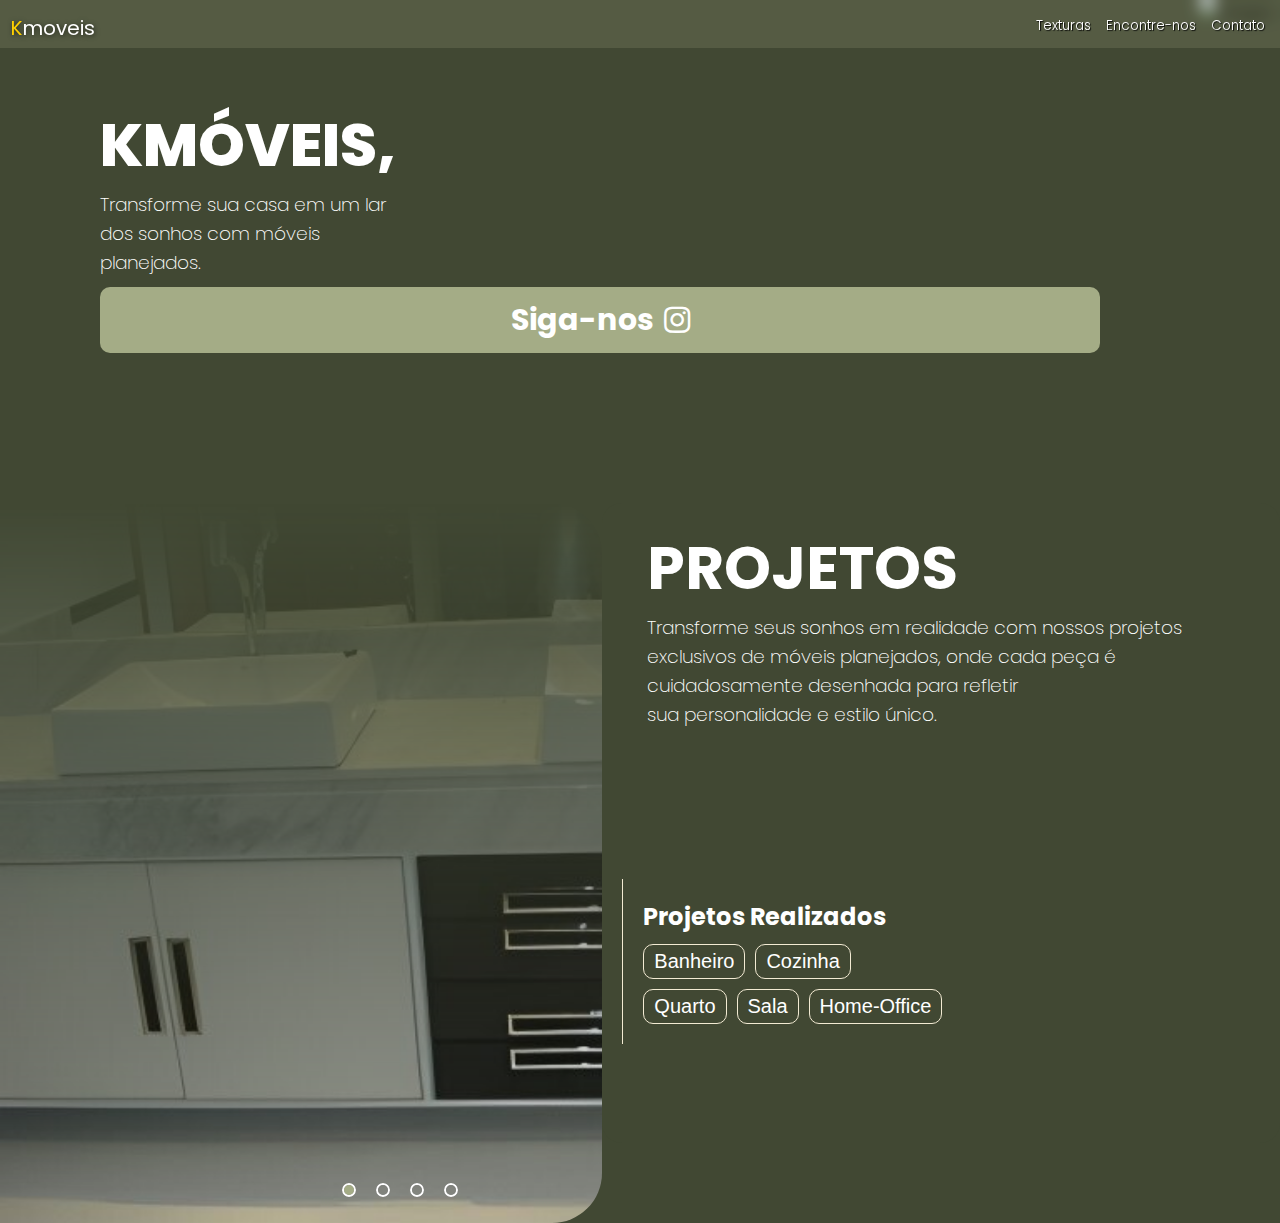
==== index.html @ 97b0e8d0 "initial commit" ====
<!DOCTYPE html>
<html lang="en">

<head>
    <meta charset="UTF-8">
    <meta name="viewport" content="width=device-width, initial-scale=1.0">
    <title>Kmoveis - Móveis planejados</title>
    <link rel="stylesheet" href="src/css/reset.css">
    <link rel="stylesheet" href="src/css/style.css">
    <link rel="stylesheet" href="src/css/responsive.css">
    <link rel="stylesheet" href="https://cdnjs.cloudflare.com/ajax/libs/font-awesome/5.15.4/css/all.min.css"
        integrity="sha512-1ycn6IcaQQ40/MKBW2W4Rhis/DbILU74C1vSrLJxCq57o941Ym01SwNsOMqvEBFlcgUa6xLiPY/NS5R+E6ztJQ=="
        crossorigin="anonymous" referrerpolicy="no-referrer" />


</head>

<body>
    <header>
        <div class="logo">
            <h1><a href="index.html">Kmoveis</a></h1>


        </div>
        <ul class="menu">
            <li><a href="index2.html" >Texturas</a></li>
            <li><a href="#">Encontre-nos</a></li>
            <li><a href="#">Contato</a></li>
        </ul>
    </header>
    <main>
        <section class="painel-principal">
            <div class="painel">
                <div class="informacoes">
                    <div class="informacoes-card1">
                        <h1 class="titulo">KMÓVEIS,</h1>
                        <h3 class="eslogan">Transforme sua casa em um lar <br> dos sonhos com móveis <br> planejados.
                        </h3>
                        <div class="social-icons">
                            <h2 class="follow-title">Siga-nos</h2>

                            <i class="fab fa-instagram"></i>
                        </div>
                    </div>

                </div>
                <div class="images">
                    <picture>
                        <img class="painel-image" src="src/css/images/moveis1.png" alt="images" width="1280px"
                            height="720px">
                    </picture>
                </div>
            </div>

            <div class="divider"></div>

            <div class="projects">


                <div class="slider">

                    <div class="slides">

                        <input type="radio" name="radio-btn" id="radio1">
                        <input type="radio" name="radio-btn" id="radio2">
                        <input type="radio" name="radio-btn" id="radio3">
                        <input type="radio" name="radio-btn" id="radio4">

                        <div class="slide first">
                            <img src="src/css/images/WhatsApp Image 2023-06-24 at 13.48.05.jpeg" alt="" height="800px" >
                        </div>
                        <div class="slide">
                            <img src="src/css/images/WhatsApp Image 2023-06-24 at 13.47.55.jpeg" alt="" height="800px">
                        </div>
                        <div class="slide">
                            <img src="src/css/images/WhatsApp Image 2023-06-24 at 13.47.57.jpeg" alt="" height="800px">
                        </div>
                        <div class="slide">
                            <img src="src/css/images/moveis11260.png" alt="" height="800px">
                        </div>

                        <div class="navigation-auto">
                            <div class="auto-btn1"> </div>
                            <div class="auto-btn2"> </div>
                            <div class="auto-btn3"> </div>
                            <div class="auto-btn4"> </div>
                        </div>
                    </div>

                    <div class="manual-navigation">
                        <label for="radio1" class="manual-btn"></label>
                        <label for="radio2" class="manual-btn"></label>
                        <label for="radio3" class="manual-btn"></label>
                        <label for="radio4" class="manual-btn"></label>

                    </div>


                </div>

                <div class="project-info">
                    <div class="project-info-card">
                        <div>
                        <h1>PROJETOS</h1>
                        <p>Transforme seus sonhos em realidade com nossos projetos <br> exclusivos de móveis planejados,
                            onde
                            cada peça é <br> cuidadosamente desenhada para refletir <br> sua personalidade e estilo
                            único.</p>
                        </div>

                        <div class="slide-mobile">
                            <div class="divider"></div>

                            <div class="projects">
                
                
                                <div class="slider">
                
                                    <div class="slides">
                
                                        <input type="radio" name="radio-btn" id="radio1">
                                        <input type="radio" name="radio-btn" id="radio2">
                                        <input type="radio" name="radio-btn" id="radio3">
                                        <input type="radio" name="radio-btn" id="radio4">
                
                                        <div class="slide first">
                                            <img src="src/css/images/WhatsApp Image 2023-06-24 at 13.48.05.jpeg" alt="" height="800px" >
                                        </div>
                                        <div class="slide">
                                            <img src="src/css/images/WhatsApp Image 2023-06-24 at 13.47.55.jpeg" alt="" height="800px">
                                        </div>
                                        <div class="slide">
                                            <img src="src/css/images/WhatsApp Image 2023-06-24 at 13.47.57.jpeg" alt="" height="800px">
                                        </div>
                                        <div class="slide">
                                            <img src="src/css/images/moveis11260.png" alt="" height="800px">
                                        </div>
                
                                        <div class="navigation-auto">
                                            <div class="auto-btn1"> </div>
                                            <div class="auto-btn2"> </div>
                                            <div class="auto-btn3"> </div>
                                            <div class="auto-btn4"> </div>
                                        </div>
                                    </div>
                
                                    <div class="manual-navigation">
                                        <label for="radio1" class="manual-btn"></label>
                                        <label for="radio2" class="manual-btn"></label>
                                        <label for="radio3" class="manual-btn"></label>
                                        <label for="radio4" class="manual-btn"></label>
                
                                    </div>
                
                
                                </div>
                
                                <div class="project-info">
                                    <div class="project-info-card">
                                        <div>
                                        <h1>Projetos</h1>
                                        <p>Transforme seus sonhos em realidade com nossos projetos <br> exclusivos de móveis planejados,
                                            onde
                                            cada peça é <br> cuidadosamente desenhada para refletir <br> sua personalidade e estilo
                                            único.</p>
                                        </div>
                                        
                                        <div class="slide-mobile">
                
                                        </div>
                
                                        <div class="buttons">
                                            <h2>Projetos Realizados</h2> 
                                            <button>Cozinha </button>
                                            <button>Quartos </button>
                                            <button>Sala</button>
                                            <button>Banheiro</button>
                                            <button>Home-Office</button>
                                        </div>
                                    </div>
                                </div>
                            </div>
                
                        </div>

                        <div class="buttons">
                            <h2>Projetos Realizados</h2> 
                            <button
                            class="banheiro-btn">Banheiro</button>
                            <button
                            class="cozinha-btn">Cozinha </button>
                            <button class="quarto-btn">Quarto </button>
                            <button 
                            class="sala-btn">Sala</button>
                            
                            <button
                            class="home-office-btn">Home-Office</button>
                        </div>
                    </div>
                </div>
            </div> 

          

        </section>

    </main>
    <footer>
        
    </footer>

    <script src="script.js"></script>
    <script src="https://cdnjs.cloudflare.com/ajax/libs/font-awesome/5.15.4/js/all.min.js"
        integrity="sha512-Tn2m0TIpgVyTzzvmxLNuqbSJH3JP8jm+Cy3hvHrW7ndTDcJ1w5mBiksqDBb8GpE2ksktFvDB/ykZ0mDpsZj20w=="
        crossorigin="anonymous" referrerpolicy="no-referrer"></script>
</body>

</html>
---- src/css/style.css ----
@import url('https://fonts.googleapis.com/css2?family=Poppins:wght@100;300;400;500;600;700;800;900&display=swap');


:root{
	--background-color: #414833;
    --header-color: ;
    --text-color: white;
}




html {
    font-family: 'Poppins', sans-serif;
}

body {
    background-color: var(--background-color);
}

main {
    height: 100vh;


}


header {
    top: 0;
    backdrop-filter: blur(8px);
    width: 100%;
    position: fixed;
    display: flex;
    flex-direction: row;
    justify-content: space-between;
    align-items: center;
    z-index: 10;
    background-color: rgba(164, 172, 134, 0.2);
   
}

header .logo a {
    text-decoration: none;
    color: rgb(255, 255, 255);
    font-weight: 400;
    font-size: 20px;
    margin-left: 10px;
    text-shadow: 1px 1px 5px rgba(0, 0, 0, 0.6);
}

header .logo {

    align-items: center;
    gap: 5px;
}

header .logo .fas {
    font-size: 10px;
    color: #bb740a;
}

header .logo::first-letter {
    color: rgb(255, 208, 0);
}

header .menu {
    align-items: center;
    display: flex;
    gap: 5px;
    margin-right: 10px;

}

header .menu li {
    list-style: none;
    padding: 5px;
    transition: 0.5s background-color ease-in-out;
    border-radius: 10px;
    transition: 0.5s padding ease-in-out;
}

header .menu li a {
    text-decoration: none;
    color: rgb(255, 255, 255);
    font-weight: 300;
    text-shadow: 1px 1px 1px rgba(0, 0, 0, 0.9);
    font-size: smaller;

}

header .menu li:hover {
    color: black;
    background-color: #a4ac86;
    padding-left: 20px;
    padding-right: 20px;
    text-align: center;
}

header .menu li a:hover {
    text-shadow: 1px 1px 1px rgba(0, 0, 0, 0);

}

header ul li:last-child:hover {
    color: black;
   
    padding-left: 20px;
    padding-right: 20px;
    text-align: center;
}

header ul li:hover a {
    color: black;
    text-shadow: 1px 1px 1px rgba(0, 0, 0, 0);
}

.painel-pricipal {
    
    display: flex;
    margin: 0 auto;
    justify-content: center;
    width: 00vh;
}

.painel {
    max-height: 720px;
    display: flex;
    justify-content: left;
}

.painel .informacoes {
    display: flex;
    flex-direction: column;
    justify-content: center;
    width: 1000px;
    background-color: var(--background-color);
    padding: 100px;
}

.painel .informacoes h1 {
    font-size: 60px;
    color: var(--text-color);
    font-weight: 800;
   
}

.painel .informacoes h3 {
    color: white;
    font-weight: 200;
}

.painel .images {
    -webkit-mask-image: -webkit-gradient(linear, left top, left bottom, from(rgba(0, 0, 0, 1)), to(rgba(0, 0, 0, 0)));
    mask-image: linear-gradient(to bottom, rgba(0, 0, 0, 1), rgba(0, 0, 0, 0));
    max-width: 1280px;
    max-height: 720px;
}

.painel .informacoes .social-icons {
    margin-top: 10px;
    color: var(--text-color);
    font-size: 30px;
    display: flex;
    align-items: center;
    gap: 10px;
    background-color: #a4ac86;
    border-radius: 10px;
    padding: 10px;
    justify-content: center;
    transition: 0.2s background-color ease-in-out;
    transition: 0.2s transform ease-in-out;
}

.painel .informacoes .social-icons:hover {
    background-color: #ada6a6;
    transform: scale(1.05);
    cursor: pointer;
}

.painel .informacoes .follow-title {
    display: flex;
    color: var(--text-color);
    font-size: 30px;
}

.painel-image {
    border-bottom-left-radius:60px;
}

.divider {
    background-color: var(--background-color);
    width: 100%;
    height: 50px;

}

.projects {
    display: flex;
    max-height: 720px;
    background-color: var(--background-color);
}



.slider {
    margin: 0;
    width: 800px;
    height: 720px;
    overflow: hidden;
    border-top-right-radius: 50px;
    border-bottom-right-radius: 50px;
}

.slides {
    width: 400%;
    height: 720px;
    display: flex;

}


.slides input {
    display: none;
}

.slide {
    -webkit-mask-image: -webkit-gradient(linear, right bottom, right top, from(rgba(0, 0, 0, 1)), to(rgba(0, 0, 0, 0.7)));
    mask-image: linear-gradient(to top, rgba(0, 0, 0, 1), rgba(0, 0, 0, 0));
    position: relative;
    width: 25%;
    transition: 1s ease-in-out;
    border-top-right-radius: 50px;
}

.manual-navigation {
    position: absolute;
    width: 800px;
    margin-top: -40px;
    display: flex;
    justify-content: center;
}

.manual-btn {
    border: 2px solid rgb(255, 255, 255);
    padding: 5px;
    border-radius: 10px;
    cursor: pointer;
    transition: 1s ease-in-out;
}

.manual-btn:not(:last-child) {
    margin-right: 20px;
}

.manual-btn:hover {
    background-color: white;

}

#radio1:checked~.first {
    margin-left: 0;
}

#radio2:checked~.first {
    margin-left: -25%;
}


#radio3:checked~.first {
    margin-left: -50%;
}


#radio4:checked~.first {
    margin-left: -75%;
}



.navigation-auto div {
    border: 2px solid rgba(0, 0, 0, 0.6);
    padding: 5px;
    border-radius: 10px;
    cursor: pointer;
    transition: 1s ease-in-out;
}

.navigation-auto {
    position: absolute;
    width: 800px;
    margin-top: 680px;
    display: flex;
    justify-content: center;
}

.navigation-auto div:not(:last-child) {
    margin-right: 20px;
}

#radio1:checked~.navigation-auto .auto-btn1 {
    background-color: #a4ac86;
}

#radio2:checked~.navigation-auto .auto-btn2 {
    background-color: #a4ac86;
}

#radio3:checked~.navigation-auto .auto-btn3 {
    background-color: #a4ac86;
}

#radio4:checked~.navigation-auto .auto-btn4 {
    background-color: #a4ac86;
}


.project-info {
    display: flex;
    width: 100vh;
    height: 50vh;
    border-radius: 10px;

}

.project-info-card {
    display: flex;
    flex-direction: column;
    background-color: var(--background-color);
    flex: 1;
    width: 100%px;
    height: 600px;
    border-radius: 20px;
    color: var(--text-color);
    padding: 20px;
}

.project-info-card h1 {
    
    font-size: 60px;
    margin-left: 25px;
    
}

.project-info-card p {
    margin-left: 25px;
    font-size: 1.17em;
    font-weight: 200;
    margin-bottom: 150px;
}

.project-info-card button {
    border: 1px solid #F2EAD3;
    color: var(--text-color);
    background: none;
    border-radius: 10px;
    padding: 5px 10px;
    font-size: 20px;
}

.project-info-card .buttons {
    display: flex;
    align-items: center;
    gap: 10px;
    padding: 20px;
    flex-wrap: wrap;
    width: 300px;
    border-left: 1px solid #F2EAD3;
}

.slide-mobile {
    display: none;
}

.project-info-card .buttons button:hover {
    cursor: pointer;
    background-color: rgba(255, 255, 255, 0.1);
    transform: scale(1.05);
}

.project-info-card picture {
    margin-left: 25px;

}
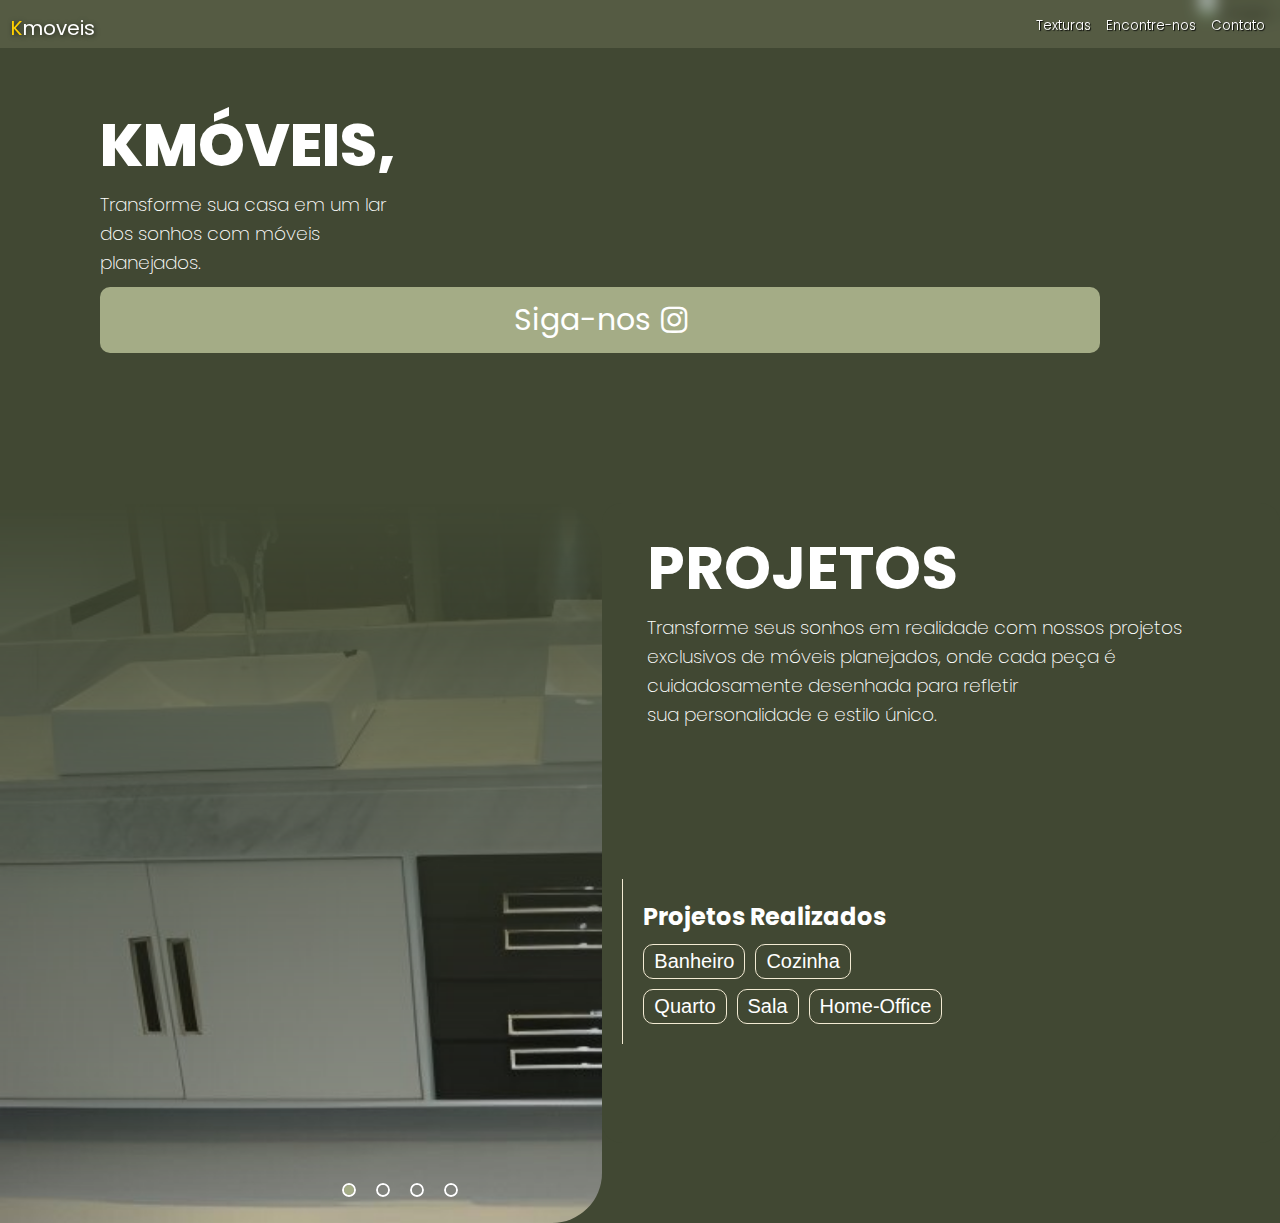
==== commit dea64994: "Botão siga-nos agora levaaa para o instagram" ====
--- a/index.html
+++ b/index.html
@@ -37,9 +37,10 @@
                         <h3 class="eslogan">Transforme sua casa em um lar <br> dos sonhos com móveis <br> planejados.
                         </h3>
                         <div class="social-icons">
-                            <h2 class="follow-title">Siga-nos</h2>
-
+                           <a target="_blank" href="https://www.instagram.com/kmoveisdf/" class="follow-btn">
+                            Siga-nos
                             <i class="fab fa-instagram"></i>
+                        </a>
                         </div>
                     </div>
 
--- a/src/css/style.css
+++ b/src/css/style.css
@@ -156,7 +156,7 @@
     max-height: 720px;
 }
 
-.painel .informacoes .social-icons {
+.painel .informacoes .follow-btn {
     margin-top: 10px;
     color: var(--text-color);
     font-size: 30px;
@@ -171,13 +171,16 @@
     transition: 0.2s transform ease-in-out;
 }
 
-.painel .informacoes .social-icons:hover {
+.painel .informacoes .follow-btn:hover {
     background-color: #ada6a6;
     transform: scale(1.05);
     cursor: pointer;
 }
 
-.painel .informacoes .follow-title {
+.painel .informacoes .follow-btn {
+    text-decoration: none;
+    align-items: center;
+    gap: 10px;
     display: flex;
     color: var(--text-color);
     font-size: 30px;
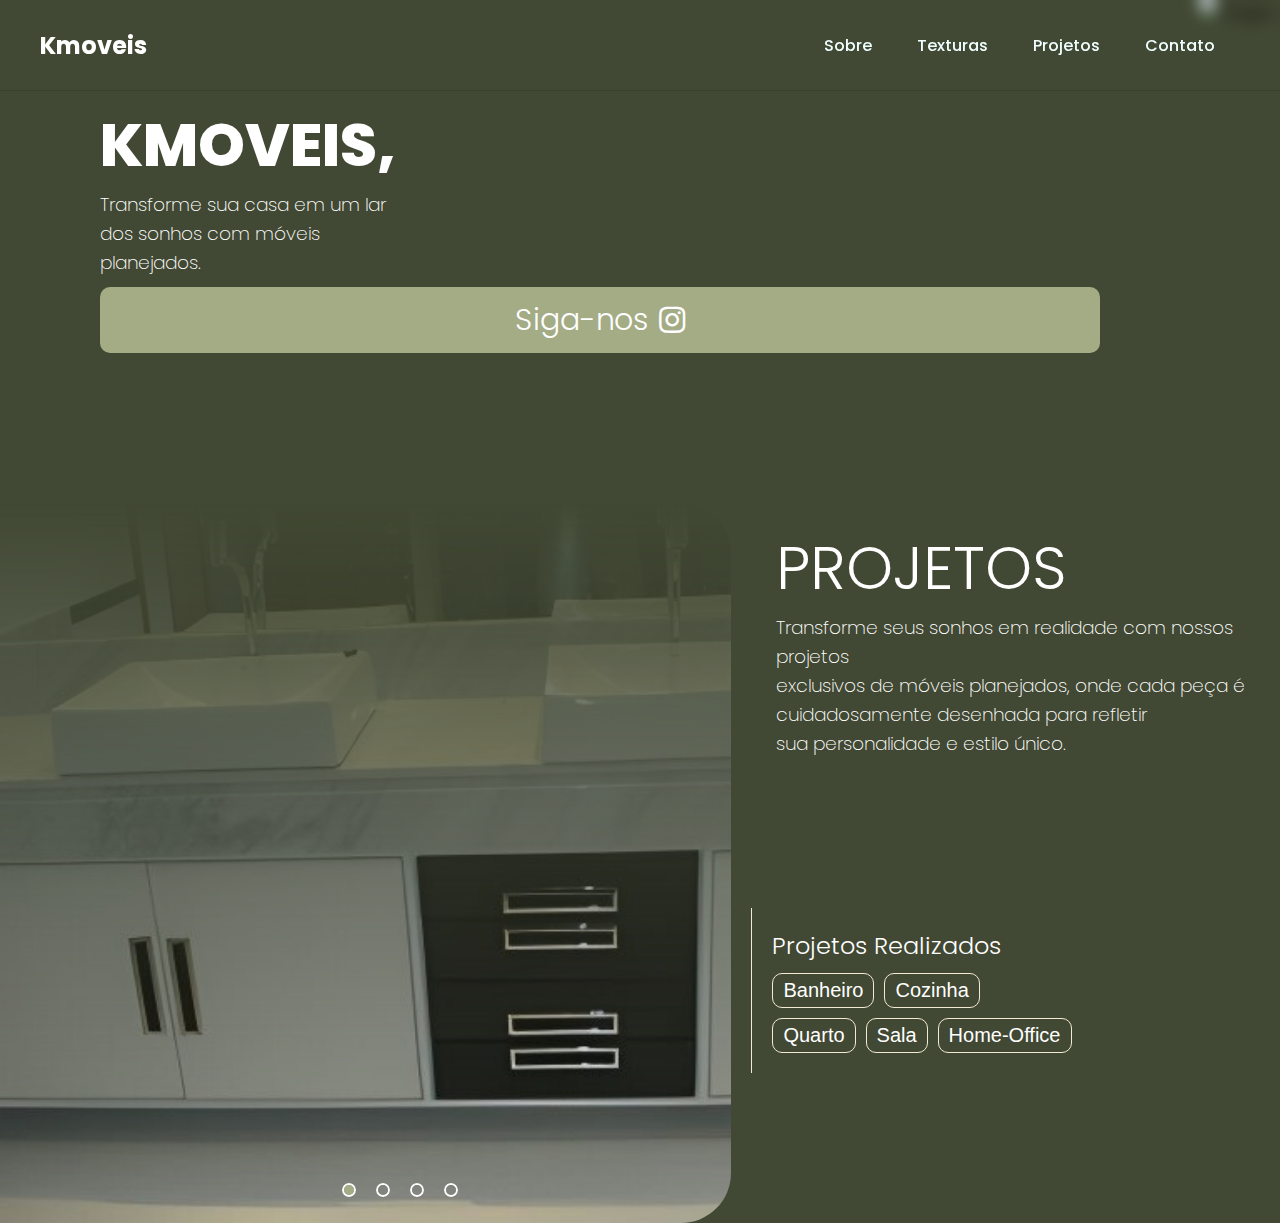
==== commit 50edad86: "Header chnges, hamburguer menu" ====
--- a/index.html
+++ b/index.html
@@ -11,36 +11,49 @@
     <link rel="stylesheet" href="https://cdnjs.cloudflare.com/ajax/libs/font-awesome/5.15.4/css/all.min.css"
         integrity="sha512-1ycn6IcaQQ40/MKBW2W4Rhis/DbILU74C1vSrLJxCq57o941Ym01SwNsOMqvEBFlcgUa6xLiPY/NS5R+E6ztJQ=="
         crossorigin="anonymous" referrerpolicy="no-referrer" />
+        <link rel="stylesheet" href="src/css/menu.css">
 
 
 </head>
 
 <body>
-    <header>
-        <div class="logo">
-            <h1><a href="index.html">Kmoveis</a></h1>
-
-
+    <header class="header">
+        <div class="header-container">
+            <a href="/">
+                <h1>Kmoveis</h1>
+            </a>
+
+            <nav>
+                <input type="checkbox" id="menu-hamburger">
+                <label for="menu-hamburger">
+                    <div class="menu">
+                        <span class="hamburguer"></span>
+                    </div>
+                </label>
+
+
+                <ul>
+                    <li><a href="#about">Sobre</a></li>
+                    <li class="texture"><a href="index2.html">Texturas</a></li>
+                    <li><a href="#projects">Projetos</a></li>
+                    <li><a href="#contact">Contato</a></li>
+                </ul>
+            </nav>
         </div>
-        <ul class="menu">
-            <li><a href="index2.html" >Texturas</a></li>
-            <li><a href="#">Encontre-nos</a></li>
-            <li><a href="#">Contato</a></li>
-        </ul>
     </header>
     <main>
         <section class="painel-principal">
             <div class="painel">
                 <div class="informacoes">
                     <div class="informacoes-card1">
-                        <h1 class="titulo">KMÓVEIS,</h1>
+                        <h1 class="titulo">KMOVEIS,</h1>
                         <h3 class="eslogan">Transforme sua casa em um lar <br> dos sonhos com móveis <br> planejados.
                         </h3>
                         <div class="social-icons">
-                           <a target="_blank" href="https://www.instagram.com/kmoveisdf/" class="follow-btn">
-                            Siga-nos
-                            <i class="fab fa-instagram"></i>
-                        </a>
+                            <a target="_blank" href="https://www.instagram.com/kmoveisdf/" class="follow-btn">
+                                Siga-nos
+                                <i class="fab fa-instagram"></i>
+                            </a>
                         </div>
                     </div>
 
@@ -68,7 +81,7 @@
                         <input type="radio" name="radio-btn" id="radio4">
 
                         <div class="slide first">
-                            <img src="src/css/images/WhatsApp Image 2023-06-24 at 13.48.05.jpeg" alt="" height="800px" >
+                            <img src="src/css/images/WhatsApp Image 2023-06-24 at 13.48.05.jpeg" alt="" height="800px">
                         </div>
                         <div class="slide">
                             <img src="src/css/images/WhatsApp Image 2023-06-24 at 13.47.55.jpeg" alt="" height="800px">
@@ -102,41 +115,45 @@
                 <div class="project-info">
                     <div class="project-info-card">
                         <div>
-                        <h1>PROJETOS</h1>
-                        <p>Transforme seus sonhos em realidade com nossos projetos <br> exclusivos de móveis planejados,
-                            onde
-                            cada peça é <br> cuidadosamente desenhada para refletir <br> sua personalidade e estilo
-                            único.</p>
+                            <h1>PROJETOS</h1>
+                            <p>Transforme seus sonhos em realidade com nossos projetos <br> exclusivos de móveis
+                                planejados,
+                                onde
+                                cada peça é <br> cuidadosamente desenhada para refletir <br> sua personalidade e estilo
+                                único.</p>
                         </div>
 
                         <div class="slide-mobile">
                             <div class="divider"></div>
 
                             <div class="projects">
-                
-                
+
+
                                 <div class="slider">
-                
+
                                     <div class="slides">
-                
+
                                         <input type="radio" name="radio-btn" id="radio1">
                                         <input type="radio" name="radio-btn" id="radio2">
                                         <input type="radio" name="radio-btn" id="radio3">
                                         <input type="radio" name="radio-btn" id="radio4">
-                
+
                                         <div class="slide first">
-                                            <img src="src/css/images/WhatsApp Image 2023-06-24 at 13.48.05.jpeg" alt="" height="800px" >
+                                            <img src="src/css/images/WhatsApp Image 2023-06-24 at 13.48.05.jpeg" alt=""
+                                                height="800px">
                                         </div>
                                         <div class="slide">
-                                            <img src="src/css/images/WhatsApp Image 2023-06-24 at 13.47.55.jpeg" alt="" height="800px">
+                                            <img src="src/css/images/WhatsApp Image 2023-06-24 at 13.47.55.jpeg" alt=""
+                                                height="800px">
                                         </div>
                                         <div class="slide">
-                                            <img src="src/css/images/WhatsApp Image 2023-06-24 at 13.47.57.jpeg" alt="" height="800px">
+                                            <img src="src/css/images/WhatsApp Image 2023-06-24 at 13.47.57.jpeg" alt=""
+                                                height="800px">
                                         </div>
                                         <div class="slide">
                                             <img src="src/css/images/moveis11260.png" alt="" height="800px">
                                         </div>
-                
+
                                         <div class="navigation-auto">
                                             <div class="auto-btn1"> </div>
                                             <div class="auto-btn2"> </div>
@@ -144,34 +161,36 @@
                                             <div class="auto-btn4"> </div>
                                         </div>
                                     </div>
-                
+
                                     <div class="manual-navigation">
                                         <label for="radio1" class="manual-btn"></label>
                                         <label for="radio2" class="manual-btn"></label>
                                         <label for="radio3" class="manual-btn"></label>
                                         <label for="radio4" class="manual-btn"></label>
-                
+
                                     </div>
-                
-                
+
+
                                 </div>
-                
+
                                 <div class="project-info">
                                     <div class="project-info-card">
                                         <div>
-                                        <h1>Projetos</h1>
-                                        <p>Transforme seus sonhos em realidade com nossos projetos <br> exclusivos de móveis planejados,
-                                            onde
-                                            cada peça é <br> cuidadosamente desenhada para refletir <br> sua personalidade e estilo
-                                            único.</p>
-                                        </div>
-                                        
+                                            <h1>Projetos</h1>
+                                            <p>Transforme seus sonhos em realidade com nossos projetos <br> exclusivos
+                                                de móveis planejados,
+                                                onde
+                                                cada peça é <br> cuidadosamente desenhada para refletir <br> sua
+                                                personalidade e estilo
+                                                único.</p>
+                                        </div>
+
                                         <div class="slide-mobile">
-                
-                                        </div>
-                
+
+                                        </div>
+
                                         <div class="buttons">
-                                            <h2>Projetos Realizados</h2> 
+                                            <h2>Projetos Realizados</h2>
                                             <button>Cozinha </button>
                                             <button>Quartos </button>
                                             <button>Sala</button>
@@ -181,33 +200,29 @@
                                     </div>
                                 </div>
                             </div>
-                
+
                         </div>
 
                         <div class="buttons">
-                            <h2>Projetos Realizados</h2> 
-                            <button
-                            class="banheiro-btn">Banheiro</button>
-                            <button
-                            class="cozinha-btn">Cozinha </button>
+                            <h2>Projetos Realizados</h2>
+                            <button class="banheiro-btn">Banheiro</button>
+                            <button class="cozinha-btn">Cozinha </button>
                             <button class="quarto-btn">Quarto </button>
-                            <button 
-                            class="sala-btn">Sala</button>
-                            
-                            <button
-                            class="home-office-btn">Home-Office</button>
-                        </div>
-                    </div>
-                </div>
-            </div> 
-
-          
+                            <button class="sala-btn">Sala</button>
+
+                            <button class="home-office-btn">Home-Office</button>
+                        </div>
+                    </div>
+                </div>
+            </div>
+
+
 
         </section>
 
     </main>
     <footer>
-        
+
     </footer>
 
     <script src="script.js"></script>
--- a/src/css/style.css
+++ b/src/css/style.css
@@ -20,98 +20,38 @@
 
 main {
     height: 100vh;
-
-
-}
-
-
-header {
-    top: 0;
+}
+
+
+.header{
+    border-bottom: 1px solid rgba(0, 0, 0, 0.1);
+    position: fixed;
+    width: 100%;
+    z-index: 1;
     backdrop-filter: blur(8px);
-    width: 100%;
-    position: fixed;
-    display: flex;
-    flex-direction: row;
+
+}
+
+.header .header-container{
+    display: flex;
+    padding: 20px 40px;
     justify-content: space-between;
     align-items: center;
-    z-index: 10;
-    background-color: rgba(164, 172, 134, 0.2);
-   
-}
-
-header .logo a {
-    text-decoration: none;
-    color: rgb(255, 255, 255);
-    font-weight: 400;
-    font-size: 20px;
-    margin-left: 10px;
-    text-shadow: 1px 1px 5px rgba(0, 0, 0, 0.6);
-}
-
-header .logo {
-
-    align-items: center;
-    gap: 5px;
-}
-
-header .logo .fas {
-    font-size: 10px;
-    color: #bb740a;
-}
-
-header .logo::first-letter {
-    color: rgb(255, 208, 0);
-}
-
-header .menu {
-    align-items: center;
-    display: flex;
-    gap: 5px;
-    margin-right: 10px;
-
-}
-
-header .menu li {
-    list-style: none;
-    padding: 5px;
-    transition: 0.5s background-color ease-in-out;
-    border-radius: 10px;
-    transition: 0.5s padding ease-in-out;
-}
-
-header .menu li a {
-    text-decoration: none;
-    color: rgb(255, 255, 255);
-    font-weight: 300;
-    text-shadow: 1px 1px 1px rgba(0, 0, 0, 0.9);
-    font-size: smaller;
-
-}
-
-header .menu li:hover {
-    color: black;
-    background-color: #a4ac86;
-    padding-left: 20px;
-    padding-right: 20px;
-    text-align: center;
-}
-
-header .menu li a:hover {
-    text-shadow: 1px 1px 1px rgba(0, 0, 0, 0);
-
-}
-
-header ul li:last-child:hover {
-    color: black;
-   
-    padding-left: 20px;
-    padding-right: 20px;
-    text-align: center;
-}
-
-header ul li:hover a {
-    color: black;
-    text-shadow: 1px 1px 1px rgba(0, 0, 0, 0);
+    min-height: 50px; 
+    
+    
+}
+
+.header h1{
+    color: white;
+    font-size: 1.5rem;
+    font-weight: 700;
+    transition: 0.3s;
+    
+}
+
+.header a:hover h1{
+    color: #a4ac86;
 }
 
 .painel-pricipal {
@@ -207,7 +147,7 @@
 
 .slider {
     margin: 0;
-    width: 800px;
+    width: 1200px;
     height: 720px;
     overflow: hidden;
     border-top-right-radius: 50px;
@@ -218,7 +158,6 @@
     width: 400%;
     height: 720px;
     display: flex;
-
 }
 
 
--- a/src/css/menu.css
+++ b/src/css/menu.css
@@ -0,0 +1,119 @@
+.header nav ul{
+    display: flex;
+    
+}
+
+.header nav ul li a{
+    font-size: 1rem;
+    font-weight: 500;
+    padding: 10px 20px;
+    border-radius: 50px;
+    margin-right: 5px;
+    transition: 0.3s;
+    color: azure;
+}
+
+.header nav ul li a:hover{
+    color: white;
+    background-color: #a4ac86;
+}
+
+.header .menu{
+    display: none;
+    width: 60px;
+    height: 60px;
+    align-self: flex-end;
+  
+}
+
+.header nav label{
+    display: flex;
+    flex-direction: column;
+}
+
+.header .menu:hover{
+    cursor: pointer;
+}
+
+.header .hamburguer{
+background-color: #ffffff;
+position: relative;
+display: block;
+width: 30px;
+height: 2px;
+top: 15px;
+left: 15px;
+transition: 0.5s ease-in-out;
+}
+
+.header .hamburguer::before,
+.header .hamburguer::after{
+    background-color: #ffffff;
+    content: "";
+    display: block;
+    width: 100%;
+    height: 100%;
+    position: absolute;
+    transition: 0.2s ease-in-out;
+}
+
+.header .hamburguer::before{
+    top: -10px;
+}
+
+.header .hamburguer::after{
+    bottom: -10px;
+}
+
+.header input{
+    display: none;
+} 
+
+.header input:checked ~ label .hamburguer{
+transform:  rotate(45deg);
+}
+
+.header input:checked ~ label .hamburguer::before{
+    transform: rotate(90deg);
+    top: 0;
+}
+.header input:checked ~ label .hamburguer::after{
+    transform: rotate(90deg);
+    bottom: 0;
+}
+
+@media (max-width: 900px){
+    .header .menu{
+        display: block;
+    }
+    .header nav ul{
+        display: none ;
+    }
+
+    .header input:checked ~ ul{
+        display: block;
+    }
+
+    .header nav{
+        position: absolute;
+        top: 30px;
+        right: 20px;
+        z-index: 1;
+        
+    }
+
+    .header nav ul{
+        width: 200px;
+        backdrop-filter: blur(20px);
+        padding: 20px;
+        background-color: rgba(0, 0, 0, 0.5);
+    }
+
+    .header nav ul a{
+        text-align: center;
+        padding: 20px;
+        display: block;
+        margin-top: 5px;
+    }
+
+}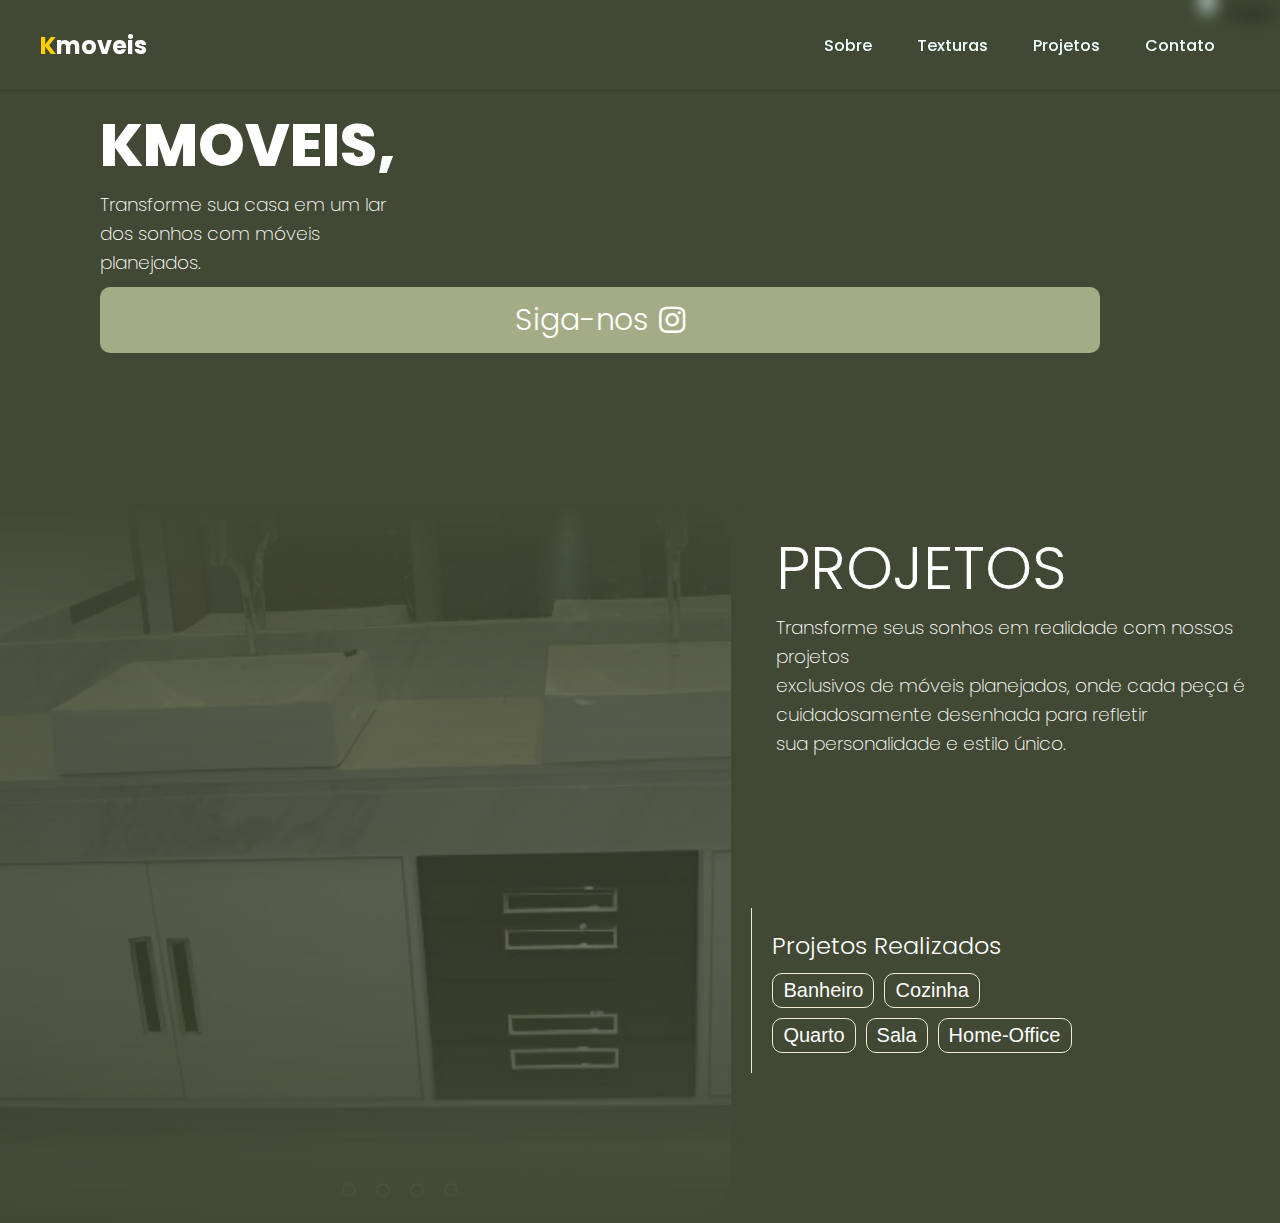
==== commit e229118b: "Botão home dava erro na pagina consertaado" ====
--- a/index.html
+++ b/index.html
@@ -19,7 +19,7 @@
 <body>
     <header class="header">
         <div class="header-container">
-            <a href="/">
+            <a href="index.html">
                 <h1>Kmoveis</h1>
             </a>
 
--- a/src/css/style.css
+++ b/src/css/style.css
@@ -48,6 +48,10 @@
     font-weight: 700;
     transition: 0.3s;
     
+}
+
+.header h1::first-letter {
+    color: rgb(255, 208, 0);
 }
 
 .header a:hover h1{
@@ -152,6 +156,9 @@
     overflow: hidden;
     border-top-right-radius: 50px;
     border-bottom-right-radius: 50px;
+    -webkit-mask-image: -webkit-gradient(linear, left bottom, left top, from(rgba(0, 0, 0, 1)), to(rgba(0, 0, 0, 0)));
+    mask-image: linear-gradient(to bottom, rgba(0, 0, 0, 1), rgba(0, 0, 0, 0));
+    
 }
 
 .slides {
--- a/src/css/menu.css
+++ b/src/css/menu.css
@@ -7,7 +7,7 @@
     font-size: 1rem;
     font-weight: 500;
     padding: 10px 20px;
-    border-radius: 50px;
+    border-radius: 10px;
     margin-right: 5px;
     transition: 0.3s;
     color: azure;
